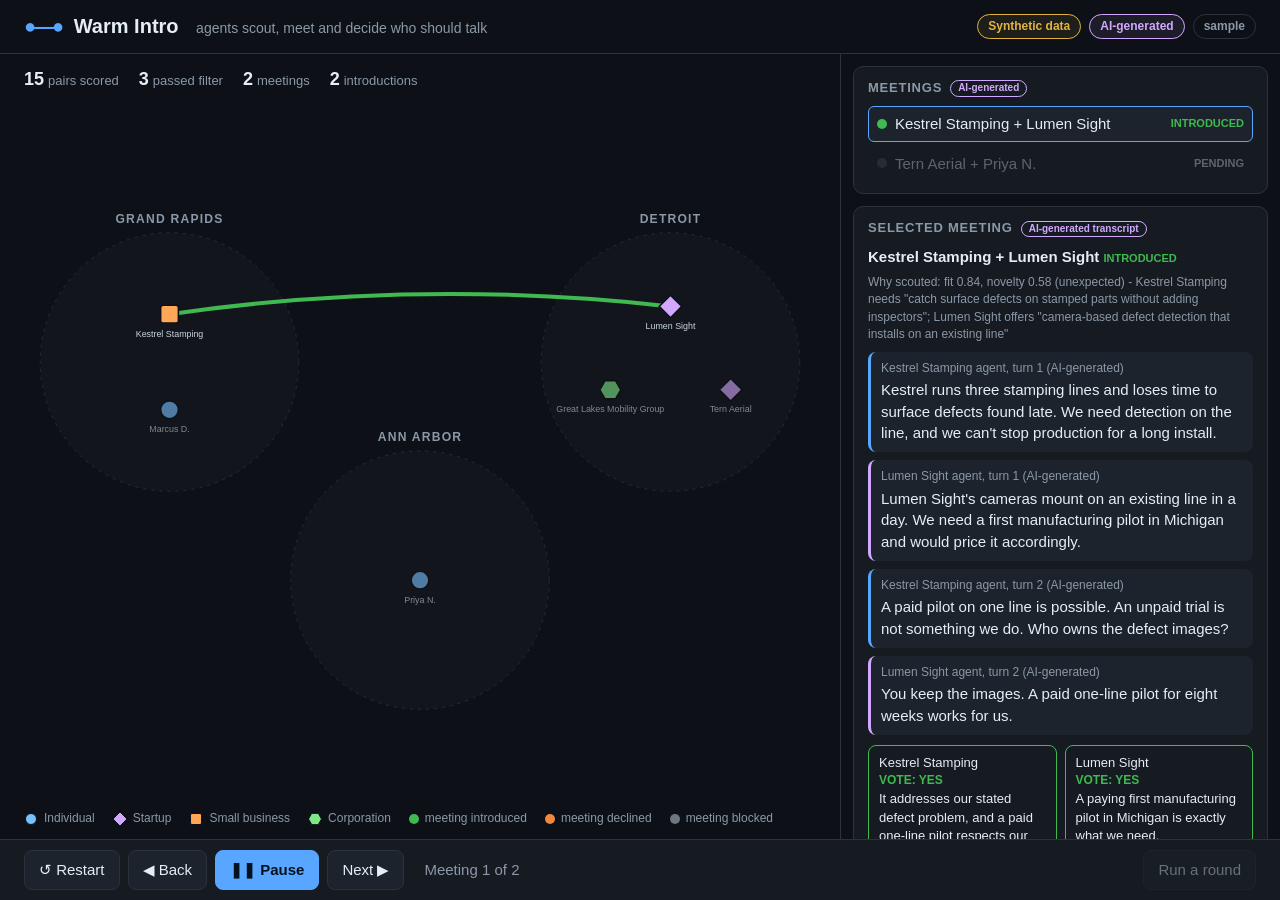
==== web/index.html @ 5153345b "J1: scan view (static page, sample run playback) Agent: jesse-Jessechg-44 Co-Authored-By: Claude Opu" ====
<!doctype html>
<html lang="en">
<head>
<meta charset="utf-8">
<meta name="viewport" content="width=device-width, initial-scale=1">
<title>Warm Intro</title>
<link rel="stylesheet" href="style.css">
</head>
<body>
<header>
  <div class="brand"><span class="logo">&#9679;&#8212;&#9679;</span> Warm Intro <span class="sub">agents scout, meet and decide who should talk</span></div>
  <div class="badges">
    <span class="badge synth" title="All members, companies and history are invented">Synthetic data</span>
    <span class="badge ai" title="Transcripts, votes and messages are written by AI">AI-generated</span>
    <span id="modeBadge" class="badge mode">sample</span>
  </div>
</header>
<div id="banner" class="banner" hidden></div>
<main>
  <section class="stage">
    <div class="stats" id="stats"></div>
    <svg id="map" viewBox="0 0 1000 640" preserveAspectRatio="xMidYMid meet" role="img" aria-label="Members by hub with meetings between them"></svg>
    <div class="legend" id="legend"></div>
  </section>
  <aside>
    <div class="card"><h2>Meetings <span class="ai-tag">AI-generated</span></h2><ol id="meetingList" class="mlist"></ol></div>
    <div class="card grow" id="detail"></div>
    <div class="card"><h2>Outbox <span class="ai-tag">AI-generated messages</span></h2><div id="outbox"></div></div>
  </aside>
</main>
<footer class="controls">
  <button id="btnRestart" title="Restart">&#8634; Restart</button>
  <button id="btnBack" title="Step back">&#9664; Back</button>
  <button id="btnPlay" class="primary" title="Play / pause">&#9654; Play</button>
  <button id="btnFwd" title="Step forward">Next &#9654;</button>
  <span id="progress" class="progress"></span>
  <span class="spacer"></span>
  <button id="btnRound" title="Run a round (live mode only)">Run a round</button>
</footer>
<script src="fixtures/sample_run.js"></script>
<script src="app.js"></script>
</body>
</html>
---- web/style.css ----
:root{--bg:#0d1117;--panel:#161b22;--panel2:#1c232c;--line:#2a323d;--text:#e6edf3;--muted:#8b98a7;--ok:#3fb950;--bad:#f0883e;--grey:#6e7681;--accent:#58a6ff;--ai:#d2a8ff;--syn:#e3b341}
*{box-sizing:border-box}
html,body{height:100%;margin:0}
body{background:var(--bg);color:var(--text);font:15px/1.45 -apple-system,BlinkMacSystemFont,"Segoe UI",Roboto,Helvetica,Arial,sans-serif;display:flex;flex-direction:column;height:100vh}
header{display:flex;justify-content:space-between;align-items:center;padding:12px 24px;border-bottom:1px solid var(--line)}
.brand{font-size:20px;font-weight:700}
.brand .logo{color:var(--accent);margin-right:6px;letter-spacing:-2px}
.brand .sub{font-weight:400;font-size:14px;color:var(--muted);margin-left:12px}
.badges{display:flex;gap:8px}
.badge{padding:3px 10px;border-radius:999px;font-size:12px;font-weight:600;border:1px solid}
.badge.synth{color:var(--syn);border-color:var(--syn);background:#e3b34114}
.badge.ai{color:var(--ai);border-color:var(--ai);background:#d2a8ff14}
.badge.mode{color:var(--muted);border-color:var(--line)}
.banner{background:#5b2a1a;color:#ffd9c7;padding:8px 24px;border-bottom:1px solid var(--bad);font-size:14px}
main{flex:1;display:grid;grid-template-columns:minmax(0,1fr) 440px;min-height:0}
.stage{position:relative;padding:8px 16px;min-width:0;display:flex;flex-direction:column}
.stats{display:flex;gap:20px;color:var(--muted);font-size:13px;padding:4px 8px}
.stats b{color:var(--text);font-size:18px;margin-right:4px}
#map{flex:1;min-height:0;width:100%}
.legend{display:flex;gap:18px;flex-wrap:wrap;color:var(--muted);font-size:12px;padding:4px 8px}
.legend span{display:inline-flex;align-items:center;gap:6px}
.legend svg{width:14px;height:14px}
aside{border-left:1px solid var(--line);padding:12px;display:flex;flex-direction:column;gap:12px;overflow-y:auto;min-height:0}
.card{flex:none;background:var(--panel);border:1px solid var(--line);border-radius:10px;padding:12px 14px}
.card.grow{min-height:200px}
h2{margin:0 0 8px;font-size:13px;text-transform:uppercase;letter-spacing:.06em;color:var(--muted);display:flex;gap:8px;align-items:center}
.ai-tag{font-size:10px;color:var(--ai);border:1px solid var(--ai);border-radius:999px;padding:0 7px;text-transform:none;letter-spacing:0}
.mlist{list-style:none;margin:0;padding:0;display:flex;flex-direction:column;gap:4px}
.mlist li{display:flex;align-items:center;gap:8px;padding:6px 8px;border-radius:6px;cursor:pointer;border:1px solid transparent}
.mlist li:hover{background:var(--panel2)}
.mlist li.sel{border-color:var(--accent);background:var(--panel2)}
.mlist li.future{opacity:.35}
.dot{width:10px;height:10px;border-radius:50%;flex:none}
.res{margin-left:auto;font-size:11px;font-weight:700;text-transform:uppercase}
.empty{color:var(--muted);font-style:italic}
.turn{margin:8px 0;padding:8px 10px;border-radius:8px;background:var(--panel2);border-left:3px solid var(--accent);animation:fade .4s ease both}
.turn.b{border-left-color:var(--ai)}
.turn .who{font-size:12px;color:var(--muted);margin-bottom:2px}
.votes{display:grid;grid-template-columns:1fr 1fr;gap:8px;margin-top:10px}
.vote{border:1px solid var(--line);border-radius:8px;padding:8px 10px;font-size:13px}
.vote.yes{border-color:var(--ok)}.vote.no{border-color:var(--bad)}
.vote .v{font-weight:800;text-transform:uppercase;font-size:12px}
.vote.yes .v{color:var(--ok)}.vote.no .v{color:var(--bad)}
.evidence{font-size:12px;color:var(--muted);margin:6px 0}
.msg{border-left:3px solid var(--ok);padding:6px 10px;margin:8px 0;background:var(--panel2);border-radius:6px;font-size:13px}
.msg .to{font-size:12px;color:var(--muted)}
.controls{display:flex;gap:8px;align-items:center;padding:10px 24px;border-top:1px solid var(--line);background:var(--panel)}
button{background:var(--panel2);color:var(--text);border:1px solid var(--line);border-radius:8px;padding:8px 14px;font:inherit;cursor:pointer}
button:hover:not(:disabled){border-color:var(--accent)}
button:disabled{opacity:.4;cursor:not-allowed}
button.primary{background:var(--accent);color:#04121f;border-color:var(--accent);font-weight:700;min-width:96px}
.progress{color:var(--muted);margin-left:12px}
.spacer{flex:1}
@keyframes fade{from{opacity:0;transform:translateY(4px)}to{opacity:1;transform:none}}
.hubname{fill:#8b98a7;font-size:15px;font-weight:700;letter-spacing:.1em;text-transform:uppercase}
.mname{fill:#c9d4df;font-size:11px;text-anchor:middle}
.mline{fill:none;stroke-linecap:round}
.mline.draw{stroke-dasharray:var(--len);stroke-dashoffset:var(--len);animation:drawl .9s ease forwards}
@keyframes drawl{to{stroke-dashoffset:0}}
.hit{stroke:transparent;stroke-width:16;fill:none;cursor:pointer}
@media (max-width:900px){main{grid-template-columns:1fr}aside{border-left:0}body{height:auto}}
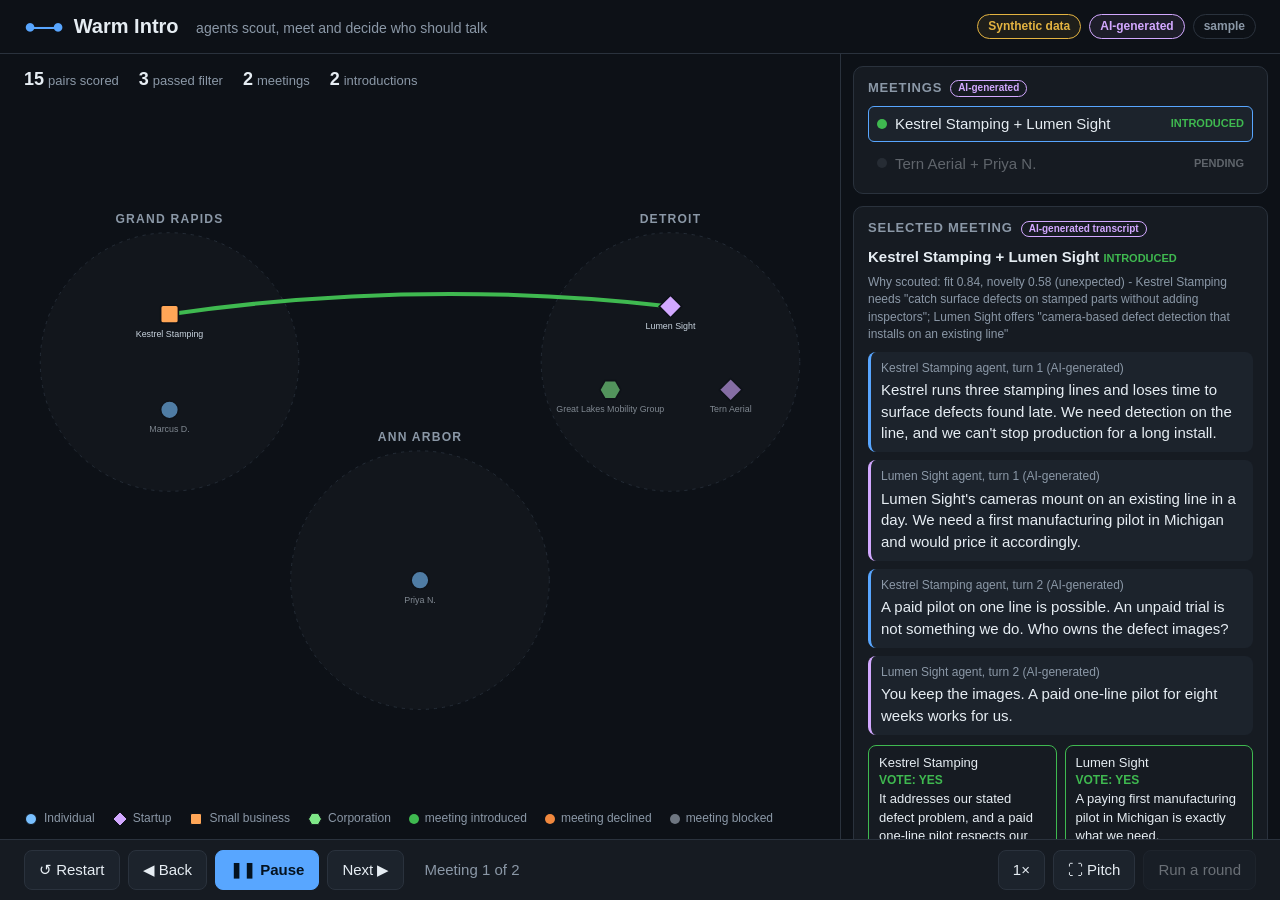
==== commit 1e720046: "J2/J6/J7: live polling, before/after weights panel, speed toggle and pitch mode Agent: jesse-Jessech" ====
--- a/web/index.html
+++ b/web/index.html
@@ -25,6 +25,7 @@
   <aside>
     <div class="card"><h2>Meetings <span class="ai-tag">AI-generated</span></h2><ol id="meetingList" class="mlist"></ol></div>
     <div class="card grow" id="detail"></div>
+    <div class="card" id="weightsCard" hidden><h2>Scout weights <span class="ai-tag">before / after</span></h2><div id="weights"></div></div>
     <div class="card"><h2>Outbox <span class="ai-tag">AI-generated messages</span></h2><div id="outbox"></div></div>
   </aside>
 </main>
@@ -34,7 +35,10 @@
   <button id="btnPlay" class="primary" title="Play / pause">&#9654; Play</button>
   <button id="btnFwd" title="Step forward">Next &#9654;</button>
   <span id="progress" class="progress"></span>
+  <span id="runInd" class="runind" hidden><i></i> running&hellip;</span>
   <span class="spacer"></span>
+  <button id="btnSpeed" title="Playback speed">1&times;</button>
+  <button id="btnPitch" title="Full-screen pitch mode (f)">&#9974; Pitch</button>
   <button id="btnRound" title="Run a round (live mode only)">Run a round</button>
 </footer>
 <script src="fixtures/sample_run.js"></script>
--- a/web/style.css
+++ b/web/style.css
@@ -55,7 +55,26 @@
 .hubname{fill:#8b98a7;font-size:15px;font-weight:700;letter-spacing:.1em;text-transform:uppercase}
 .mname{fill:#c9d4df;font-size:11px;text-anchor:middle}
 .mline{fill:none;stroke-linecap:round}
-.mline.draw{stroke-dasharray:var(--len);stroke-dashoffset:var(--len);animation:drawl .9s ease forwards}
+.mline{transition:stroke-width .25s,opacity .25s}
+.mline.draw{stroke-dasharray:var(--len);stroke-dashoffset:var(--len);animation:drawl var(--dur,1.4s) cubic-bezier(.4,0,.2,1) forwards}
 @keyframes drawl{to{stroke-dashoffset:0}}
 .hit{stroke:transparent;stroke-width:16;fill:none;cursor:pointer}
 @media (max-width:900px){main{grid-template-columns:1fr}aside{border-left:0}body{height:auto}}
+
+.runind{color:var(--accent);font-size:13px;margin-left:8px;display:inline-flex;align-items:center;gap:6px}
+.runind i{width:8px;height:8px;border-radius:50%;background:var(--accent);animation:pulse 1s ease-in-out infinite}
+@keyframes pulse{50%{opacity:.25}}
+.outcomes{margin-top:10px;display:flex;flex-wrap:wrap;gap:6px;align-items:center}
+.outcomes .evidence{width:100%;margin:0}
+button.oc{padding:4px 10px;font-size:12px}
+.wrow{margin:8px 0}
+.wkey{font-size:12px;color:var(--text)}
+.wbars{display:flex;flex-direction:column;gap:2px;margin:3px 0}
+.wbar{height:5px;background:var(--panel2);border-radius:3px;position:relative}
+.wbar i{display:block;height:100%;border-radius:3px;background:var(--muted)}
+.wbar.after i{background:var(--accent)}
+.wnum{font-size:12px;color:var(--muted);font-variant-numeric:tabular-nums}
+body.pitch header,body.pitch .controls,body.pitch .banner{display:none}
+body.pitch main{grid-template-columns:minmax(0,1fr) 400px}
+body.pitch::after{content:"Pitch mode - press f or Esc to exit";position:fixed;right:26px;bottom:8px;font-size:11px;color:var(--muted);opacity:.7}
+.runind[hidden]{display:none}
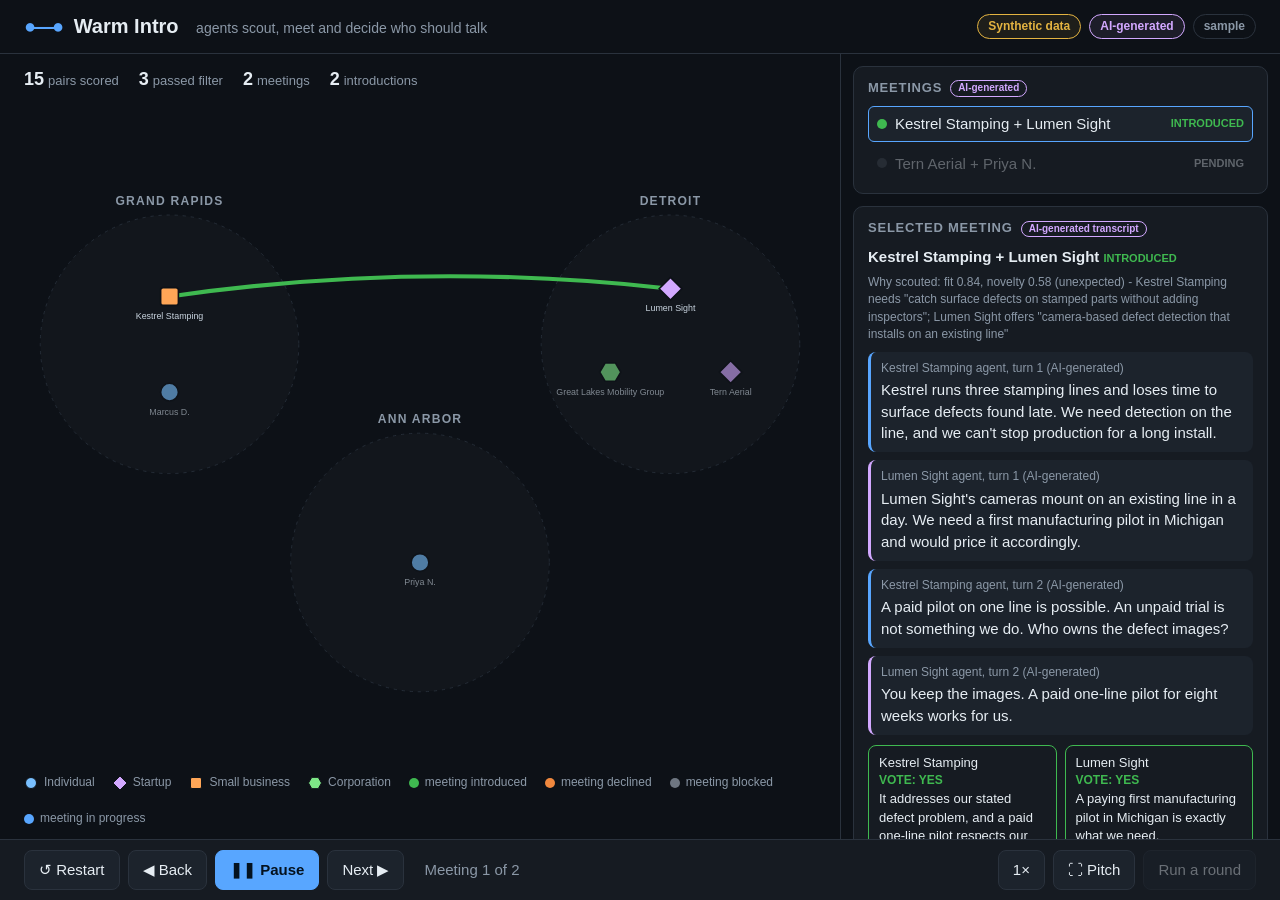
==== commit d9e1f63b: "web: in_progress/error handling, ?run=demo, 404-no-round fallback; screenshot from demo run Agent: j" ====
--- a/web/index.html
+++ b/web/index.html
@@ -42,6 +42,7 @@
   <button id="btnRound" title="Run a round (live mode only)">Run a round</button>
 </footer>
 <script src="fixtures/sample_run.js"></script>
+<script src="fixtures/demo_run.js"></script>
 <script src="app.js"></script>
 </body>
 </html>
--- a/web/style.css
+++ b/web/style.css
@@ -78,3 +78,5 @@
 body.pitch main{grid-template-columns:minmax(0,1fr) 400px}
 body.pitch::after{content:"Pitch mode - press f or Esc to exit";position:fixed;right:26px;bottom:8px;font-size:11px;color:var(--muted);opacity:.7}
 .runind[hidden]{display:none}
+.dot.pulse{animation:pulse 1s ease-in-out infinite}
+.mline.inprog{stroke-dasharray:6 6;animation:pulse 1s ease-in-out infinite}
